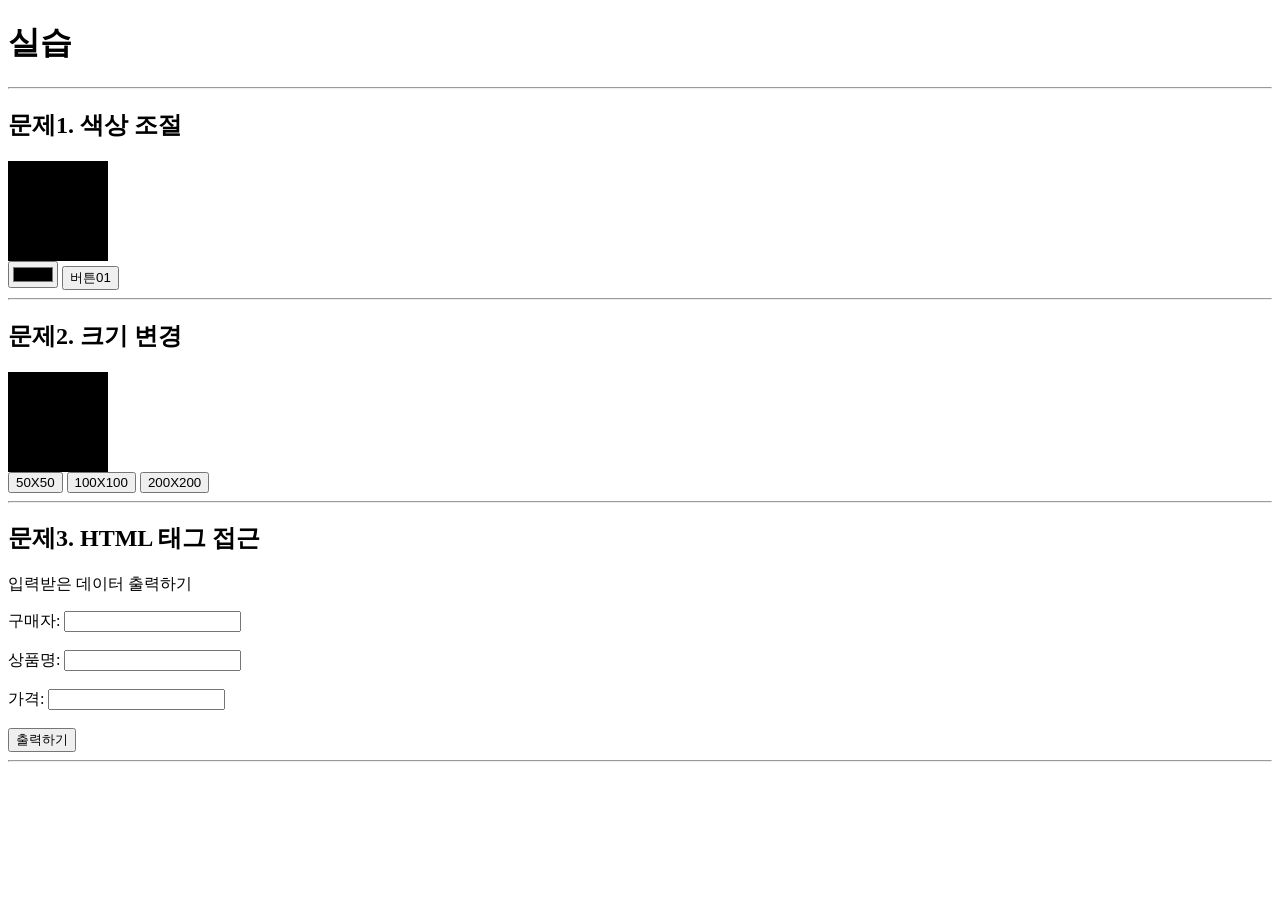
==== index.html @ 19bf615d "Rename 실습.html to index.html" ====
<!DOCTYPE html>
<html lang="en">
<head>
  <meta charset="UTF-8">
  <meta name="viewport" content="width=device-width, initial-scale=1.0">
  <title>실습</title>
  <link rel="stylesheet" href="./실습.css">
  <script defer src="./실습.js"></script>
</head>
<body>
  
  <h1>실습</h1>
  
  <hr />

  <h2>문제1. 색상 조절</h2>
  <div id="target01"></div>
  <input type="color" id="color01">
  <button onclick="f01();">버튼01</button>

  <hr />

  <h2>문제2. 크기 변경</h2>
  <div id="target02">얖02</div>
  <button onclick="f02(50);">50X50</button>
  <button onclick="f02(100);">100X100</button>
  <button onclick="f02(200);">200X200</button>

  <hr />

  <h2>문제3. HTML 태그 접근</h2>
  <p>
    입력받은 데이터 출력하기
  </p>

  <label>구매자:</label>
  <input type="text" id="input31">
  <br /><br />

  <label>상품명:</label>
  <input type="text" id="input32">
  <br /><br />

  <label>가격:</label>
  <input type="number" id="input33">
  <br /><br />

  <button onclick="f03();" >출력하기</button>

  <div id="result-area"></div>

  <hr />



</body>
</html>
---- 실습.css ----
#target01{
  width: 100px;
  height: 100px;
  background-color: black;
}

#target02{
  width: 100px;
  height: 100px;
  background-color: black;
}
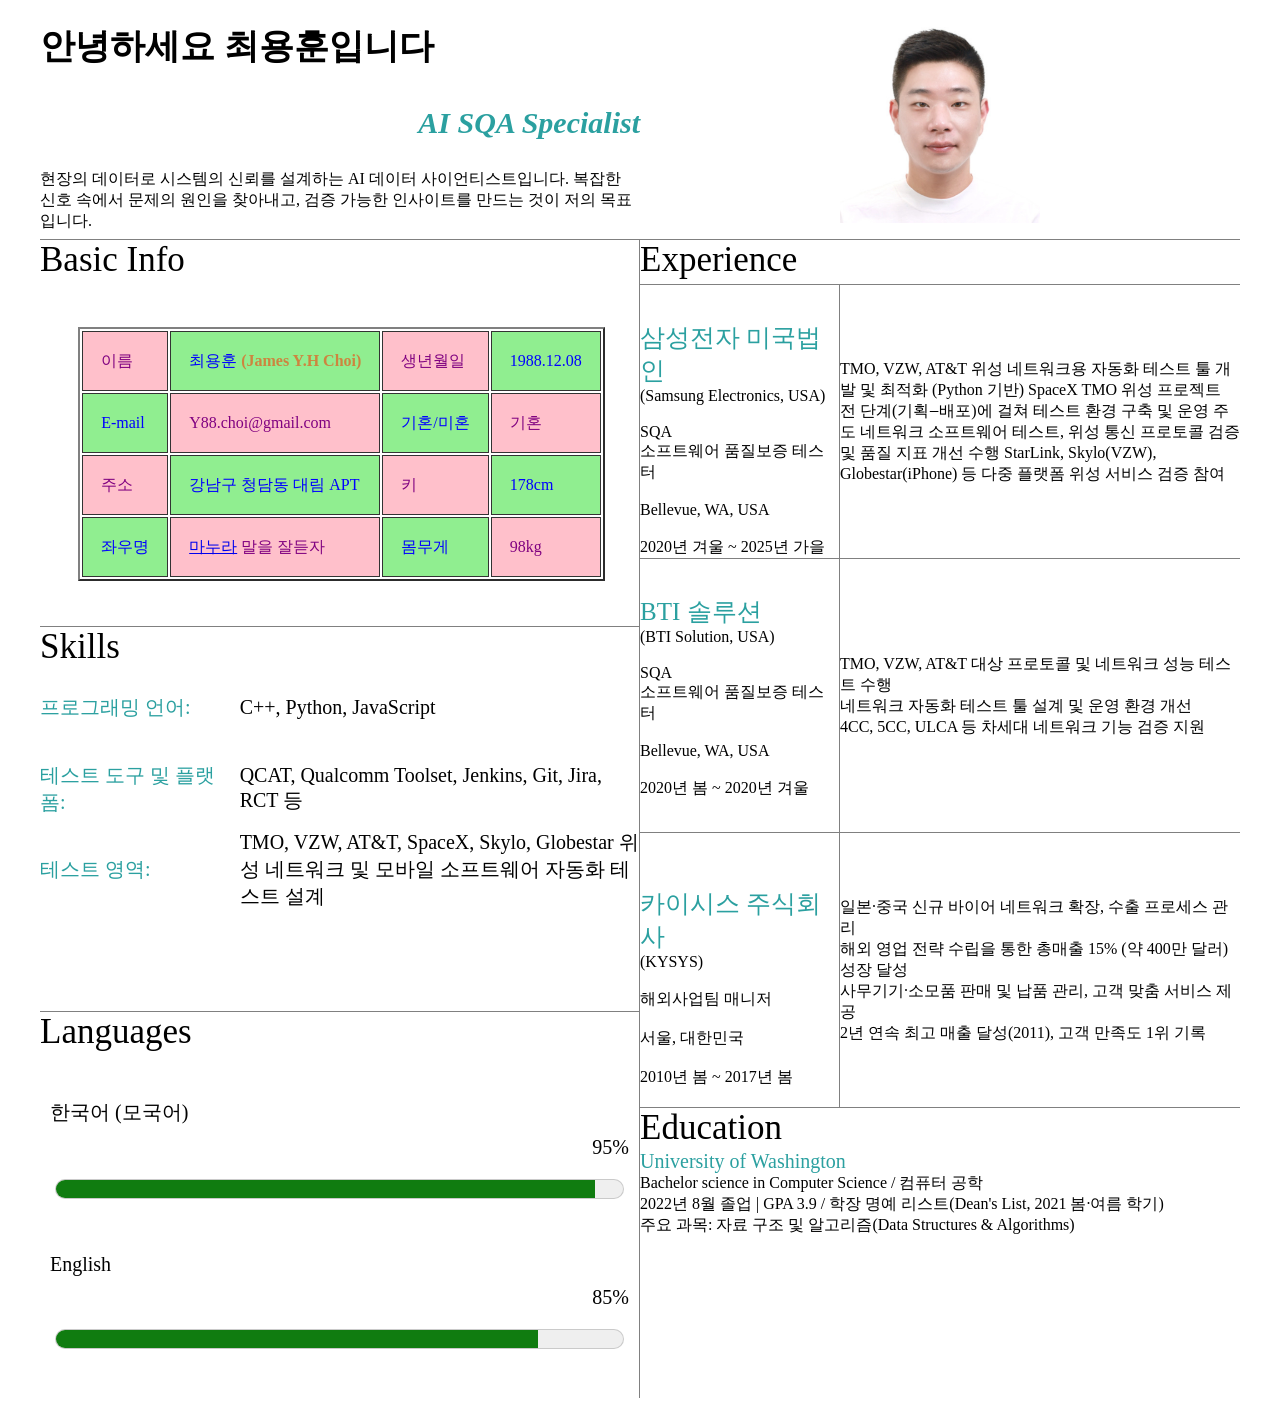
==== commit f65d072a: "Rename 자기소개.html to index.html" ====
--- a/index.html
+++ b/index.html
@@ -3,54 +3,181 @@
 <head>
   <meta charset="UTF-8">
   <meta name="viewport" content="width=device-width, initial-scale=1.0">
-  <title>실습</title>
-  <link rel="stylesheet" href="./실습.css">
-  <script defer src="./실습.js"></script>
+  <title>최용훈 자기소개</title>
+  <link rel="stylesheet" href="./자기소개.css">
 </head>
 <body>
-  
-  <h1>실습</h1>
-  
-  <hr />
+  <div class="outer">
+    <div>
+      <div class="intro">
+        <div>안녕하세요 최용훈입니다</div>
+        <div>AI SQA Specialist</div>
+        <div>현장의 데이터로 시스템의 신뢰를 설계하는 AI 데이터 사이언티스트입니다.
+            복잡한 신호 속에서 문제의 원인을 찾아내고,
+            검증 가능한 인사이트를 만드는 것이 저의 목표입니다.</div>
+      </div>
+      <div class="photo">
+        <img
+        width=200px
+        height=200px
+        src="./3.png" 
+        alt="나">
+      </div>
+    </div>
+    <div class="content">
+        <div>
+          <div>
+            <div class="title">Basic Info</div>
+            <div>
+              <table>
+                <table border="2">
+                  <tbody>   
+                      <tr class="tablebox">
+                          <td class="questions">이름</td>
+                          <td class="answers">최용훈 <span class="engname">(James Y.H Choi)</span></td>
+                          <td class="questions">생년월일</td>
+                          <td class="answers">1988.12.08</td>
+                      </tr>
+                      <tr class="tablebox">
+                          <td class="answers">E-mail</td>
+                          <td class="questions">Y88.choi@gmail.com</td>
+                          <td class="answers">기혼/미혼</td>
+                          <td class="questions">기혼</td>
+                      </tr>
+                      <tr class="tablebox">
+                          <td class="questions">주소</td>
+                          <td class="answers">강남구 청담동 대림 APT</td>
+                          <td class="questions">키</td>
+                          <td class="answers">178cm</td>
+                      </tr>
+                      <tr class="tablebox">
+                          <td class="answers">좌우명</td>
+                          <td class="questions"><a href="./2.png">마누라</a> 말을 잘듣자</td>
+                          <td class="answers">몸무게</td>
+                          <td class="questions">98kg</td>
+                      </tr>
+                  </tbody>
+              </table>
+            </div>
+          </div>
+          <div>
+            <div>
+              <div class="title">Skills</div>
+              <div></div>
+              <div class="skills_l">프로그래밍 언어: </div>
+              <div class="skills_s"> C++, Python, JavaScript</div>
+              <div class="skills_l">테스트 도구 및 플랫폼: </div>
+              <div class="skills_s">QCAT, Qualcomm Toolset, Jenkins, Git, Jira, RCT 등</div>
+              <div class="skills_l">테스트 영역:</div>
+              <div class="skills_s">TMO, VZW, AT&T, SpaceX, Skylo, Globestar 위성 네트워크 및
+모바일 소프트웨어 자동화 테스트 설계</div>
+            </div>
 
-  <h2>문제1. 색상 조절</h2>
-  <div id="target01"></div>
-  <input type="color" id="color01">
-  <button onclick="f01();">버튼01</button>
+          </div>
+          <div class="lang">          
+              <div class="title">Languages</div>
+              <div>
+                <div class="speaklan">한국어 (모국어)</div>
+                <div class="percent">95%</div>
+                <div class="m1"><meter min="0" max="100" value="95"></meter></div>  
+              </div>
+              <div>
+                <div class="speaklan">English</div>
+                <div class="percent">85%</div>
+                <div class="m1"><meter min="0" max="100" value="85"></meter></div>  
+              </div>
+          </div>
+        </div>
+        <div>
+          <div class="experience">
+          <div class="title">Experience</div>
+          <div>
+              <div>
+                <br/>
+                <br/>
+                <span class="jobtitle">삼성전자 미국법인</span>
+              (Samsung Electronics, USA)
+              <br/>
+              <br/>
+              SQA 
+              <br/>
+              소프트웨어 품질보증 테스터
+              <br/>
+              <br/>
+              Bellevue, WA, USA
+              <br/>
+              <br/>
+              2020년 겨울 ~ 2025년 가을
+              </div>
+            <div class="jobdes">TMO, VZW, AT&T 위성 네트워크용 자동화 테스트 툴 개발 및 최적화 (Python 기반)
+              SpaceX TMO 위성 프로젝트 전 단계(기획‒배포)에 걸쳐 테스트 환경 구축 및 운영 주도
+              네트워크 소프트웨어 테스트, 위성 통신 프로토콜 검증 및 품질 지표 개선 수행
+              StarLink, Skylo(VZW), Globestar(iPhone) 등 다중 플랫폼 위성 서비스 검증 참여</div>
+            
+              <div>
+                <br/>
+                <br/>
+                <span class="jobtitle">BTI 솔루션 </span>
+              (BTI Solution, USA)
+              <br/>
+              <br/>
+                SQA 
+                <br/>소프트웨어 품질보증 테스터
+              <br/>
+              <br/>
+              Bellevue, WA, USA
+              <br/>
+              <br/>
+              2020년 봄 ~ 2020년 겨울
+              </div>
+            <div class="jobdes">TMO, VZW, AT&T 대상 프로토콜 및 네트워크 성능 테스트 수행
+              <br/>
+              네트워크 자동화 테스트 툴 설계 및 운영 환경 개선
+              <br/>
+              4CC, 5CC, ULCA 등 차세대 네트워크 기능 검증 지원
+              </div>
 
-  <hr />
-
-  <h2>문제2. 크기 변경</h2>
-  <div id="target02">얖02</div>
-  <button onclick="f02(50);">50X50</button>
-  <button onclick="f02(100);">100X100</button>
-  <button onclick="f02(200);">200X200</button>
-
-  <hr />
-
-  <h2>문제3. HTML 태그 접근</h2>
-  <p>
-    입력받은 데이터 출력하기
-  </p>
-
-  <label>구매자:</label>
-  <input type="text" id="input31">
-  <br /><br />
-
-  <label>상품명:</label>
-  <input type="text" id="input32">
-  <br /><br />
-
-  <label>가격:</label>
-  <input type="number" id="input33">
-  <br /><br />
-
-  <button onclick="f03();" >출력하기</button>
-
-  <div id="result-area"></div>
-
-  <hr />
-
+            
+              <div><br/><br/><br/><span class="jobtitle">카이시스 주식회사</span>
+              (KYSYS)
+              <br/>
+              <br/>
+              해외사업팀 매니저
+              <br/>
+              <br/>
+              서울, 대한민국
+              <br/>
+              <br/>
+              2010년 봄 ~ 2017년 봄
+              </div>
+            <div class="jobdes">일본·중국 신규 바이어 네트워크 확장, 수출 프로세스 관리
+              <br/>
+              해외 영업 전략 수립을 통한 총매출 15% (약 400만 달러) 성장 달성
+              <br/>
+              사무기기·소모품 판매 및 납품 관리, 고객 맞춤 서비스 제공
+              <br/>
+              2년 연속 최고 매출 달성(2011), 고객 만족도 1위 기록
+              </div>
+          </div>
+          </div>
+          <div class="edu">
+            <div class="title">Education</div>
+        
+            <div>
+              <div>University of Washington</div>
+              <div>Bachelor science in Computer Science / 컴퓨터 공학
+                <br/>
+                  2022년 8월 졸업 | GPA 3.9 / 학장 명예 리스트(Dean's List, 2021 봄·여름 학기)
+                <br/>
+                주요 과목: 자료 구조 및 알고리즘(Data Structures & Algorithms)
+              </div>
+        
+            </div>
+          </div>
+          
+        </div>
+    </div>
+  </div>
 
 
 </body>
--- a/자기소개.css
+++ b/자기소개.css
@@ -0,0 +1,237 @@
+.tablebox{
+  height: 60px;
+  background-color: lightgreen;
+  border: salmon;
+}
+th, td {
+  border: 1px solid #333;
+  padding: 12px 18px;   
+  vertical-align: middle;
+}
+.engname{
+  color: peru;
+  font-weight: bolder;
+}
+.questions{
+  background-color: pink;
+  color: purple;
+}
+.answers{
+  color: blue;
+}
+
+.outer{
+  width: 1200px;
+  margin: auto;
+  display: grid;
+  grid-template-rows: 1fr 5fr;
+  grid-template-columns: 1fr;
+}
+
+.outer>:nth-child(1){
+  border-bottom: 1px solid grey;
+  display: grid;
+  grid-template-rows: 1fr;
+  grid-template-columns: 1fr 1fr;
+}
+
+.intro{
+  display: grid;
+  grid-template-rows: 1fr 1fr 1fr;
+  grid-template-columns: 1fr;
+  &>:nth-child(1){
+    font-size: 35px;
+    font-weight: 700;
+    display: grid;
+    justify-content: start;
+    align-items: center;
+  }
+  &>:nth-child(2){
+    font-size: 30px;
+    font-weight: 600;
+    font-style: italic;
+    display: grid;
+    justify-content: end;
+    align-items: center;
+    color:rgb(43, 160, 160)
+  }
+  &>:nth-child(3){
+    display: grid;
+    align-items: center;
+  }
+}
+
+.photo{
+  display: flex;
+  margin: auto;
+  justify-content: center;
+  align-items: center;
+}
+
+.content{
+  display: grid;
+  grid-template-rows: 1fr;
+  grid-template-columns: 1fr 1fr;
+  
+}
+
+.content>:nth-child(1){
+  &>*{
+    border-right: 1px solid grey;
+  }
+  &>:nth-child(2){
+    border-top: 1px solid grey;
+    border-bottom: 1px solid grey;
+  }
+  display: grid;
+  grid-template-rows: 1fr 1fr 1fr;
+  grid-template-columns: 1fr;
+  &>:nth-child(1){
+    display: grid;
+    &>:nth-child(2){
+      display: flex;
+      margin: auto;
+      justify-content: center;
+      align-items: center;
+    }
+  }
+}
+
+.content>:nth-child(1)>:nth-child(1){
+  grid-template-rows: 1fr 8fr;
+  grid-template-columns: 1fr;
+}
+
+.content>:nth-child(1)>:nth-child(2)>:nth-child(1){
+  display: grid;
+  grid-template-rows: 1fr 2fr 2fr 2fr;
+  grid-template-columns: 1fr 2fr;
+  justify-content: center;
+  align-items: center;
+  
+
+}
+
+.skills_l{
+  color:rgb(43, 160, 160);
+  display: grid;
+  justify-content: top;
+  align-items: top;
+  font-size: 20px;
+  font-weight: 500;
+}
+.skills_s{
+  display: grid;
+  justify-content: start;
+  font-size: 20px;
+  font-weight: 500;
+}
+
+.lang{
+  display: grid;
+  grid-template-rows: 1fr 2fr 2fr;
+  grid-template-columns: 1fr;
+}
+.speaklan{
+  font-size: 20px;
+  font-weight: 450;
+  display: grid;
+  margin: 10px;
+  justify-content: start;
+  align-items: start; 
+}
+
+.percent{
+  font-size: 20px;
+  font-weight: 450;
+  display: grid;
+  margin: 10px;
+  justify-content: end;
+  align-items: start; 
+}
+
+.title{
+  font-size: 35px;
+  font-weight: 500;
+  display: grid;
+  justify-content: start;
+  align-items: start; 
+}
+
+.m1>:first-child{
+  width: 95%;    
+  height: 40px;
+  display: flex;
+  margin: auto;
+}
+
+.content>:nth-child(2){
+  &>:first-child{
+    border-bottom: 1px solid grey;
+  }
+  display: grid;
+  grid-template-rows: 3fr 1fr;
+  grid-template-columns: 1fr;
+}
+
+.experience{
+  display: grid;
+  grid-template-rows: 1fr 18fr;
+  grid-template-columns: 1fr;
+  &>:nth-child(1){
+    border-bottom: 1px solid grey;
+  }
+  &>:nth-child(2){
+  display: grid;
+  grid-template-rows: 1fr 1fr 1fr;
+  grid-template-columns: 1fr 2fr;
+
+  }
+  &>:nth-child(2)>:nth-child(1){
+    border-right: 1px solid grey;
+    border-bottom: 1px solid grey;
+  }
+  &>:nth-child(2)>:nth-child(2){
+    border-bottom: 1px solid grey;
+  }
+  &>:nth-child(2)>:nth-child(3){
+    border-right: 1px solid grey;
+  }
+  &>:nth-child(2)>:nth-child(5){
+    border-right: 1px solid grey;
+  }
+  &>:nth-child(2)>:nth-child(3){
+    border-bottom: 1px solid grey;
+  }
+  &>:nth-child(2)>:nth-child(4){
+    border-bottom: 1px solid grey;
+  }
+}
+
+.jobtitle{
+  color:rgb(43, 160, 160);
+  display: grid;
+
+  font-size: 25px;
+  font-weight: 500;
+}
+
+.jobdes{
+  display: grid;
+  justify-content: center;
+  align-items: center;
+}
+
+.edu{
+  display: grid;
+  grid-template-rows: 1fr 6fr;
+  grid-template-columns: 1fr;
+  &>:nth-child(2){
+
+    &>:first-child{
+      color:rgb(43, 160, 160);
+      font-size: 20px;
+      font-weight: 500;
+    }
+  }
+}
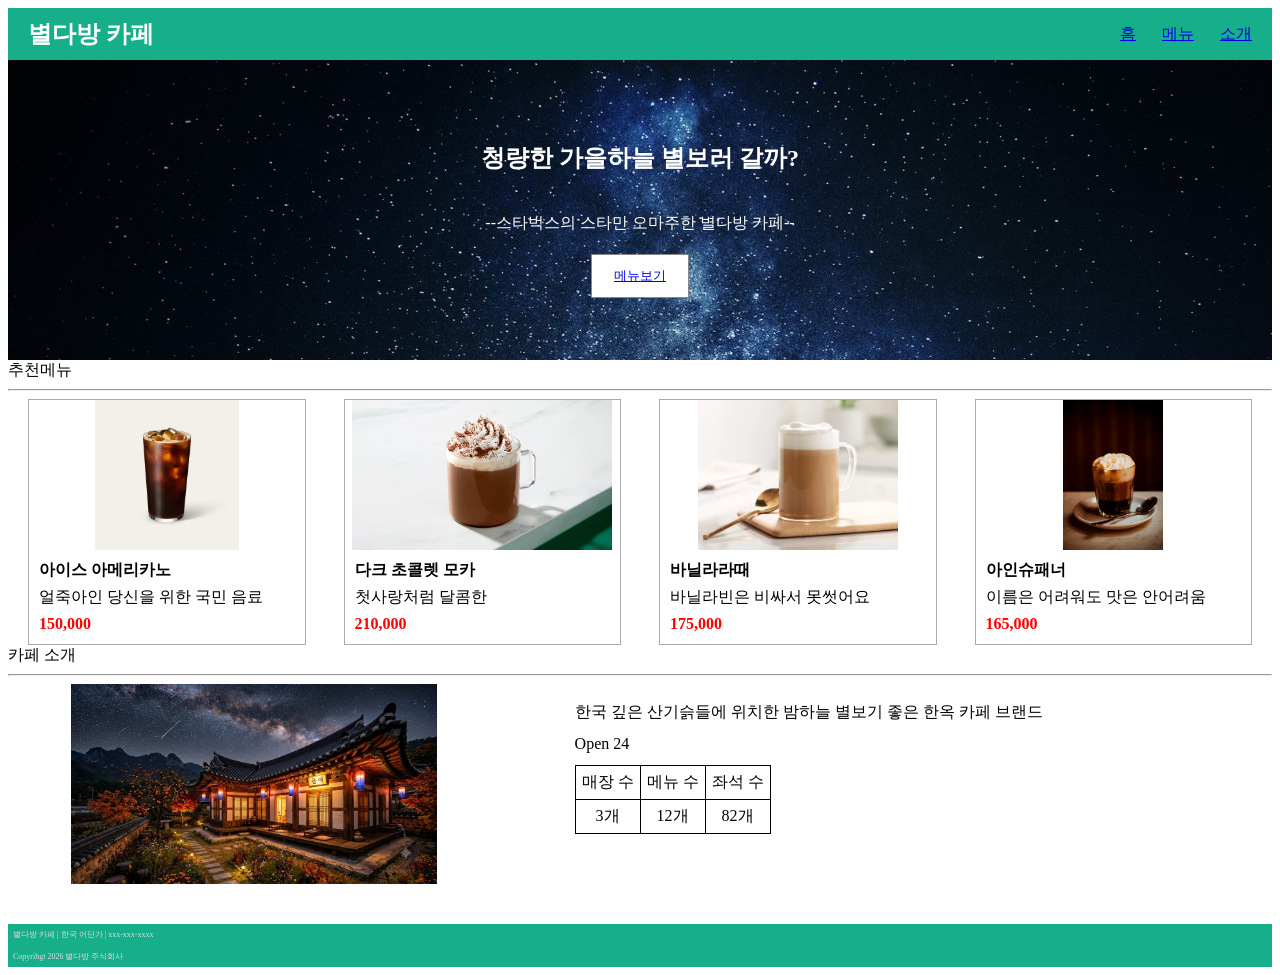
==== commit 8e31a844: "Add files via upload" ====
--- a/index.html
+++ b/index.html
@@ -3,182 +3,106 @@
 <head>
   <meta charset="UTF-8">
   <meta name="viewport" content="width=device-width, initial-scale=1.0">
-  <title>최용훈 자기소개</title>
-  <link rel="stylesheet" href="./자기소개.css">
+  <title>홈</title>
+  <link rel="stylesheet" href="./index.css">
 </head>
 <body>
-  <div class="outer">
-    <div>
-      <div class="intro">
-        <div>안녕하세요 최용훈입니다</div>
-        <div>AI SQA Specialist</div>
-        <div>현장의 데이터로 시스템의 신뢰를 설계하는 AI 데이터 사이언티스트입니다.
-            복잡한 신호 속에서 문제의 원인을 찾아내고,
-            검증 가능한 인사이트를 만드는 것이 저의 목표입니다.</div>
-      </div>
-      <div class="photo">
-        <img
-        width=200px
-        height=200px
-        src="./3.png" 
-        alt="나">
+  <div class="home">
+    <div class="header">
+      <div>별다방 카페</div>
+      <div>
+        <a href="./index.html">홈</a>
+        <a href="./menu.html">메뉴</a>
+        <a href="./about.html">소개</a>
       </div>
     </div>
-    <div class="content">
+    <div class="greetings">
+      <div>
+        <h2>
+          청량한 가을하늘 별보러 갈까?
+        </h2>
+      </div>
+      <div>
         <div>
-          <div>
-            <div class="title">Basic Info</div>
-            <div>
-              <table>
-                <table border="2">
-                  <tbody>   
-                      <tr class="tablebox">
-                          <td class="questions">이름</td>
-                          <td class="answers">최용훈 <span class="engname">(James Y.H Choi)</span></td>
-                          <td class="questions">생년월일</td>
-                          <td class="answers">1988.12.08</td>
-                      </tr>
-                      <tr class="tablebox">
-                          <td class="answers">E-mail</td>
-                          <td class="questions">Y88.choi@gmail.com</td>
-                          <td class="answers">기혼/미혼</td>
-                          <td class="questions">기혼</td>
-                      </tr>
-                      <tr class="tablebox">
-                          <td class="questions">주소</td>
-                          <td class="answers">강남구 청담동 대림 APT</td>
-                          <td class="questions">키</td>
-                          <td class="answers">178cm</td>
-                      </tr>
-                      <tr class="tablebox">
-                          <td class="answers">좌우명</td>
-                          <td class="questions"><a href="./2.png">마누라</a> 말을 잘듣자</td>
-                          <td class="answers">몸무게</td>
-                          <td class="questions">98kg</td>
-                      </tr>
-                  </tbody>
-              </table>
-            </div>
-          </div>
-          <div>
-            <div>
-              <div class="title">Skills</div>
-              <div></div>
-              <div class="skills_l">프로그래밍 언어: </div>
-              <div class="skills_s"> C++, Python, JavaScript</div>
-              <div class="skills_l">테스트 도구 및 플랫폼: </div>
-              <div class="skills_s">QCAT, Qualcomm Toolset, Jenkins, Git, Jira, RCT 등</div>
-              <div class="skills_l">테스트 영역:</div>
-              <div class="skills_s">TMO, VZW, AT&T, SpaceX, Skylo, Globestar 위성 네트워크 및
-모바일 소프트웨어 자동화 테스트 설계</div>
-            </div>
-
-          </div>
-          <div class="lang">          
-              <div class="title">Languages</div>
-              <div>
-                <div class="speaklan">한국어 (모국어)</div>
-                <div class="percent">95%</div>
-                <div class="m1"><meter min="0" max="100" value="95"></meter></div>  
-              </div>
-              <div>
-                <div class="speaklan">English</div>
-                <div class="percent">85%</div>
-                <div class="m1"><meter min="0" max="100" value="85"></meter></div>  
-              </div>
-          </div>
+          --스타벅스의 스타만 오마주한 별다방 카페--
         </div>
+      </div>
+      <div>
         <div>
-          <div class="experience">
-          <div class="title">Experience</div>
-          <div>
-              <div>
-                <br/>
-                <br/>
-                <span class="jobtitle">삼성전자 미국법인</span>
-              (Samsung Electronics, USA)
-              <br/>
-              <br/>
-              SQA 
-              <br/>
-              소프트웨어 품질보증 테스터
-              <br/>
-              <br/>
-              Bellevue, WA, USA
-              <br/>
-              <br/>
-              2020년 겨울 ~ 2025년 가을
-              </div>
-            <div class="jobdes">TMO, VZW, AT&T 위성 네트워크용 자동화 테스트 툴 개발 및 최적화 (Python 기반)
-              SpaceX TMO 위성 프로젝트 전 단계(기획‒배포)에 걸쳐 테스트 환경 구축 및 운영 주도
-              네트워크 소프트웨어 테스트, 위성 통신 프로토콜 검증 및 품질 지표 개선 수행
-              StarLink, Skylo(VZW), Globestar(iPhone) 등 다중 플랫폼 위성 서비스 검증 참여</div>
-            
-              <div>
-                <br/>
-                <br/>
-                <span class="jobtitle">BTI 솔루션 </span>
-              (BTI Solution, USA)
-              <br/>
-              <br/>
-                SQA 
-                <br/>소프트웨어 품질보증 테스터
-              <br/>
-              <br/>
-              Bellevue, WA, USA
-              <br/>
-              <br/>
-              2020년 봄 ~ 2020년 겨울
-              </div>
-            <div class="jobdes">TMO, VZW, AT&T 대상 프로토콜 및 네트워크 성능 테스트 수행
-              <br/>
-              네트워크 자동화 테스트 툴 설계 및 운영 환경 개선
-              <br/>
-              4CC, 5CC, ULCA 등 차세대 네트워크 기능 검증 지원
-              </div>
-
-            
-              <div><br/><br/><br/><span class="jobtitle">카이시스 주식회사</span>
-              (KYSYS)
-              <br/>
-              <br/>
-              해외사업팀 매니저
-              <br/>
-              <br/>
-              서울, 대한민국
-              <br/>
-              <br/>
-              2010년 봄 ~ 2017년 봄
-              </div>
-            <div class="jobdes">일본·중국 신규 바이어 네트워크 확장, 수출 프로세스 관리
-              <br/>
-              해외 영업 전략 수립을 통한 총매출 15% (약 400만 달러) 성장 달성
-              <br/>
-              사무기기·소모품 판매 및 납품 관리, 고객 맞춤 서비스 제공
-              <br/>
-              2년 연속 최고 매출 달성(2011), 고객 만족도 1위 기록
-              </div>
-          </div>
-          </div>
-          <div class="edu">
-            <div class="title">Education</div>
-        
-            <div>
-              <div>University of Washington</div>
-              <div>Bachelor science in Computer Science / 컴퓨터 공학
-                <br/>
-                  2022년 8월 졸업 | GPA 3.9 / 학장 명예 리스트(Dean's List, 2021 봄·여름 학기)
-                <br/>
-                주요 과목: 자료 구조 및 알고리즘(Data Structures & Algorithms)
-              </div>
-        
-            </div>
-          </div>
-          
+          <button>
+            <a href="./menu.html">메뉴보기</a>
+          </button>
         </div>
+      </div>
     </div>
+    <div>
+      <div>추천메뉴</div>
+      <hr>
+    </div>
+    <div class="menu_home">
+      <div>
+        <img src="./pic/m01.jpg">
+        <div>
+          <div>아이스 아메리카노</div>
+          <div>얼죽아인 당신을 위한 국민 음료</div>
+          <div>150,000</div>
+        </div>
+      </div>
+      <div>
+        <img src="./pic/m02.webp">
+        <div>
+          <div>다크 초콜렛 모카</div>
+          <div>첫사랑처럼 달콤한</div>
+          <div>210,000</div>
+        </div>
+      </div>
+      <div>
+        <img src="./pic/me03.webp">
+        <div>
+          <div>바닐라라때</div>
+          <div>바닐라빈은 비싸서 못썻어요</div>
+          <div>175,000</div>
+        </div>
+      </div>
+      <div>
+        <img src="./pic/m04.jpg">
+        <div>
+          <div>아인슈패너</div>
+          <div>이름은 어려워도 맛은 안어려움</div>
+          <div>165,000</div>
+        </div>
+      </div>
+    </div>
+    <div>
+      <div>카페 소개</div>
+      <hr>
+    </div>
+    <div class="cafe_info_home">
+      <img src="./pic/store.jpg">
+      <div>
+        <div>한국 깊은 산기슭들에 위치한 밤하늘 별보기 좋은 한옥 카페 브랜드</div>
+        <div>Open 24</div>
+        <div>
+          <table>
+            <tr>
+              <td>매장 수</td>
+              <td>메뉴 수</td>
+              <td>좌석 수</td>
+            </tr>
+            <tr>
+              <td>3개</td>
+              <td>12개</td>
+              <td>82개</td>
+            </tr>
+          </table>
+        </div>
+      </div>
+    </div>
+      <div class="footer">
+        <div>별다방 카페 | 한국 어딘가 | xxx-xxx-xxxx</div>
+        <br>
+        <div>Copyrihgt 2026 별다방 주식회사</div>
+      </div>
   </div>
-
-
 </body>
-</html>
+</html>
--- a/index.css
+++ b/index.css
@@ -0,0 +1,223 @@
+.home, .about, .menu {
+  display: grid;
+}
+
+.header {
+  display: grid;
+  grid-template-columns: 1fr 1fr;
+  align-items: center;
+  height: 52px;
+  padding: 0 20px;
+  background-color: #17af89;
+  color: white;
+ 
+  &>:nth-child(1) {               
+    font-size: 24px;
+    font-weight: 700;
+  }
+ 
+  &>:nth-child(2) {                
+    justify-self: end;
+    display: grid;
+    grid-auto-flow: column;         
+    gap: 26px;
+ 
+    &a{ color: white; }
+  }
+}
+ 
+.greetings {
+  display: grid;
+  justify-items: center;          
+  align-content: center;          
+  gap: 20px;
+  height: 300px;
+  background-image: url("pic/pic01.jpg");
+  color: white;
+  & button {
+    padding: 12px 22px;
+    border: 1px solid #888;
+    background-color: white;
+    cursor: pointer;
+  }
+
+
+}
+ 
+
+.section_title {
+  margin: 40px 20px 20px;      
+  padding-bottom: 4px;
+  border-bottom: 2px solid black;
+  font-size: 24px;
+  font-weight: 700;
+}
+ 
+
+.menu_home {
+  display: grid;
+  grid-template-columns: 1fr 1fr 1fr 1fr;
+  gap: 38px;                     
+  padding: 0 20px;
+ 
+  &>div {                           
+    border: 1px solid #aaa;
+    
+ 
+    &>:nth-child(1) {            
+      display: grid;       
+      height: 150px;
+      margin: 0 auto;
+    }
+ 
+    &>:nth-child(2) {              
+      padding: 6px 10px;
+      line-height: 1.7;
+ 
+      &>:nth-child(1) { font-weight: 700; }               
+      &>:nth-child(3) { font-weight: 700; color: red; }    
+    }
+  }
+}
+ 
+
+.cafe_info_home {
+  display: grid;
+  grid-template-columns: 2fr 3fr;
+  gap: 95px;
+  padding: 0 20px;
+  margin-bottom: 40px;
+ 
+  &>:nth-child(1) {              
+    display: grid;
+    margin: 0 auto;
+    height: 200px;
+    
+  }
+ 
+  &>:nth-child(2) {              
+    display: grid;
+    align-content: start;
+    gap: 12px;
+    padding-top: 18px;
+  }
+
+  & table {
+    justify-self: start;
+    border: 1px solid black;
+    border-collapse: collapse;
+  }
+  & td {
+    padding: 6px;
+    border: 1px solid black;
+    text-align: center;
+  }
+}
+ 
+.footer {
+  padding: 5px;
+  background-color: #17af89;
+  color: #ddd;
+  font-size: 8px;
+  line-height: 1.4;
+}
+
+.page_title {
+  display: grid;
+  gap: 10px;
+  padding: 30px 20px;
+  background-color: #ddd;
+ 
+  &>:nth-child(1) {                 
+    font-size: 30px;
+    font-weight: 700;
+  }
+ 
+  &>:nth-child(2) {                 
+    font-size: 14px;
+    color: #555;
+  }
+}
+
+.bar_title {
+  margin: 38px 20px 18px;
+  padding: 6px 12px;
+  background-color: #eee;
+  border-left: 5px solid #333;
+  font-size: 19px;
+  font-weight: 700;
+  
+}
+
+.about > .page_title {
+  background-image: url("./pic/pic01.jpg");
+  background-size: cover;       
+  background-position: center;   
+  color: white;
+  &>:nth-child(2) {              
+    color: white;  
+  }
+}
+
+.menu > .page_title {
+  background-image: url("./pic/pic01.jpg");
+  background-size: cover;       
+  background-position: center;   
+  color: white;
+  &>:nth-child(2) {              
+    color: white;  
+  }
+}
+
+.greeting_about {
+  display: grid;
+  grid-template-columns: 2fr 3fr;
+  gap: 95px;
+  padding: 0 20px;
+  
+ 
+  &>:nth-child(1) {              
+    display: grid;
+    place-items: center;
+    height: 200px;  
+  }
+ 
+  &>:nth-child(2) {               
+    display: grid;
+    align-content: start;
+    gap: 16px;
+    padding-top: 22px;
+  }
+}
+
+.about_table {
+  padding: 0 20px;
+ 
+  & table {
+    width: 100%;                 
+    border-collapse: collapse;
+    text-align: center;
+  }
+ 
+  & th, & td {
+    padding: 6px;
+    border: 1px solid #999;
+  }
+ 
+  & th {
+    background-color: #eee;        
+  }
+ 
+  & .history th:nth-child(1) {
+    width: 29%;
+  }
+}
+ 
+
+.about > .footer {
+  margin-top: 40px;
+}
+
+.notice {
+  margin: 38px 20px 40px;   /* 위 38 / 좌우 20 / 아래 40 */
+}
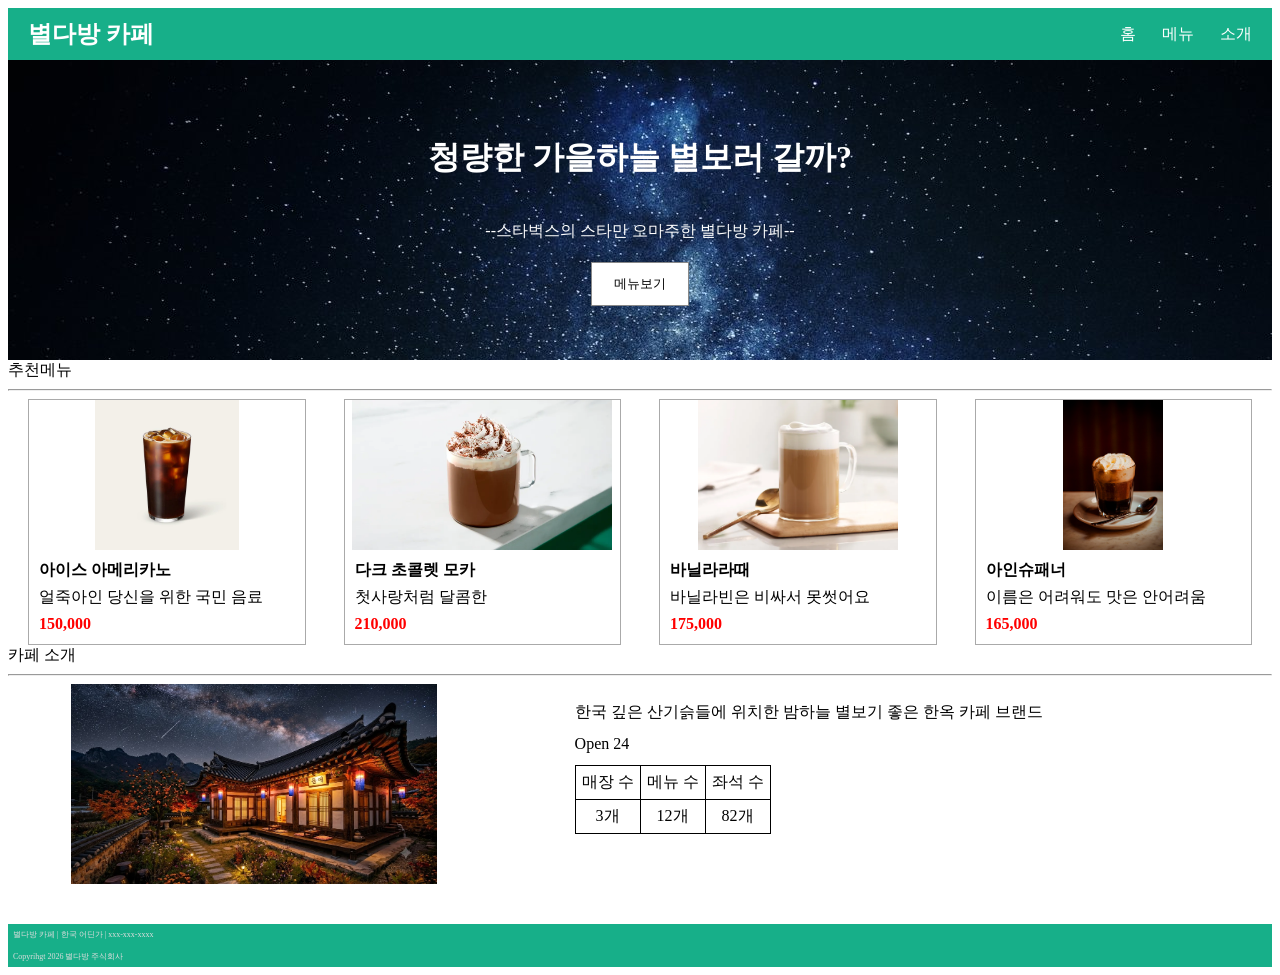
==== commit 5aa01ffa: "Update index.html" ====
--- a/index.html
+++ b/index.html
@@ -18,9 +18,9 @@
     </div>
     <div class="greetings">
       <div>
-        <h2>
+        <h1>
           청량한 가을하늘 별보러 갈까?
-        </h2>
+        </h1>
       </div>
       <div>
         <div>
@@ -105,4 +105,4 @@
       </div>
   </div>
 </body>
-</html>+</html>
--- a/index.css
+++ b/index.css
@@ -1,5 +1,10 @@
 .home, .about, .menu {
   display: grid;
+}
+
+a {
+  color: inherit;
+  text-decoration: none;
 }
 
 .header {
@@ -220,4 +225,4 @@
 
 .notice {
   margin: 38px 20px 40px;   /* 위 38 / 좌우 20 / 아래 40 */
-}+}
